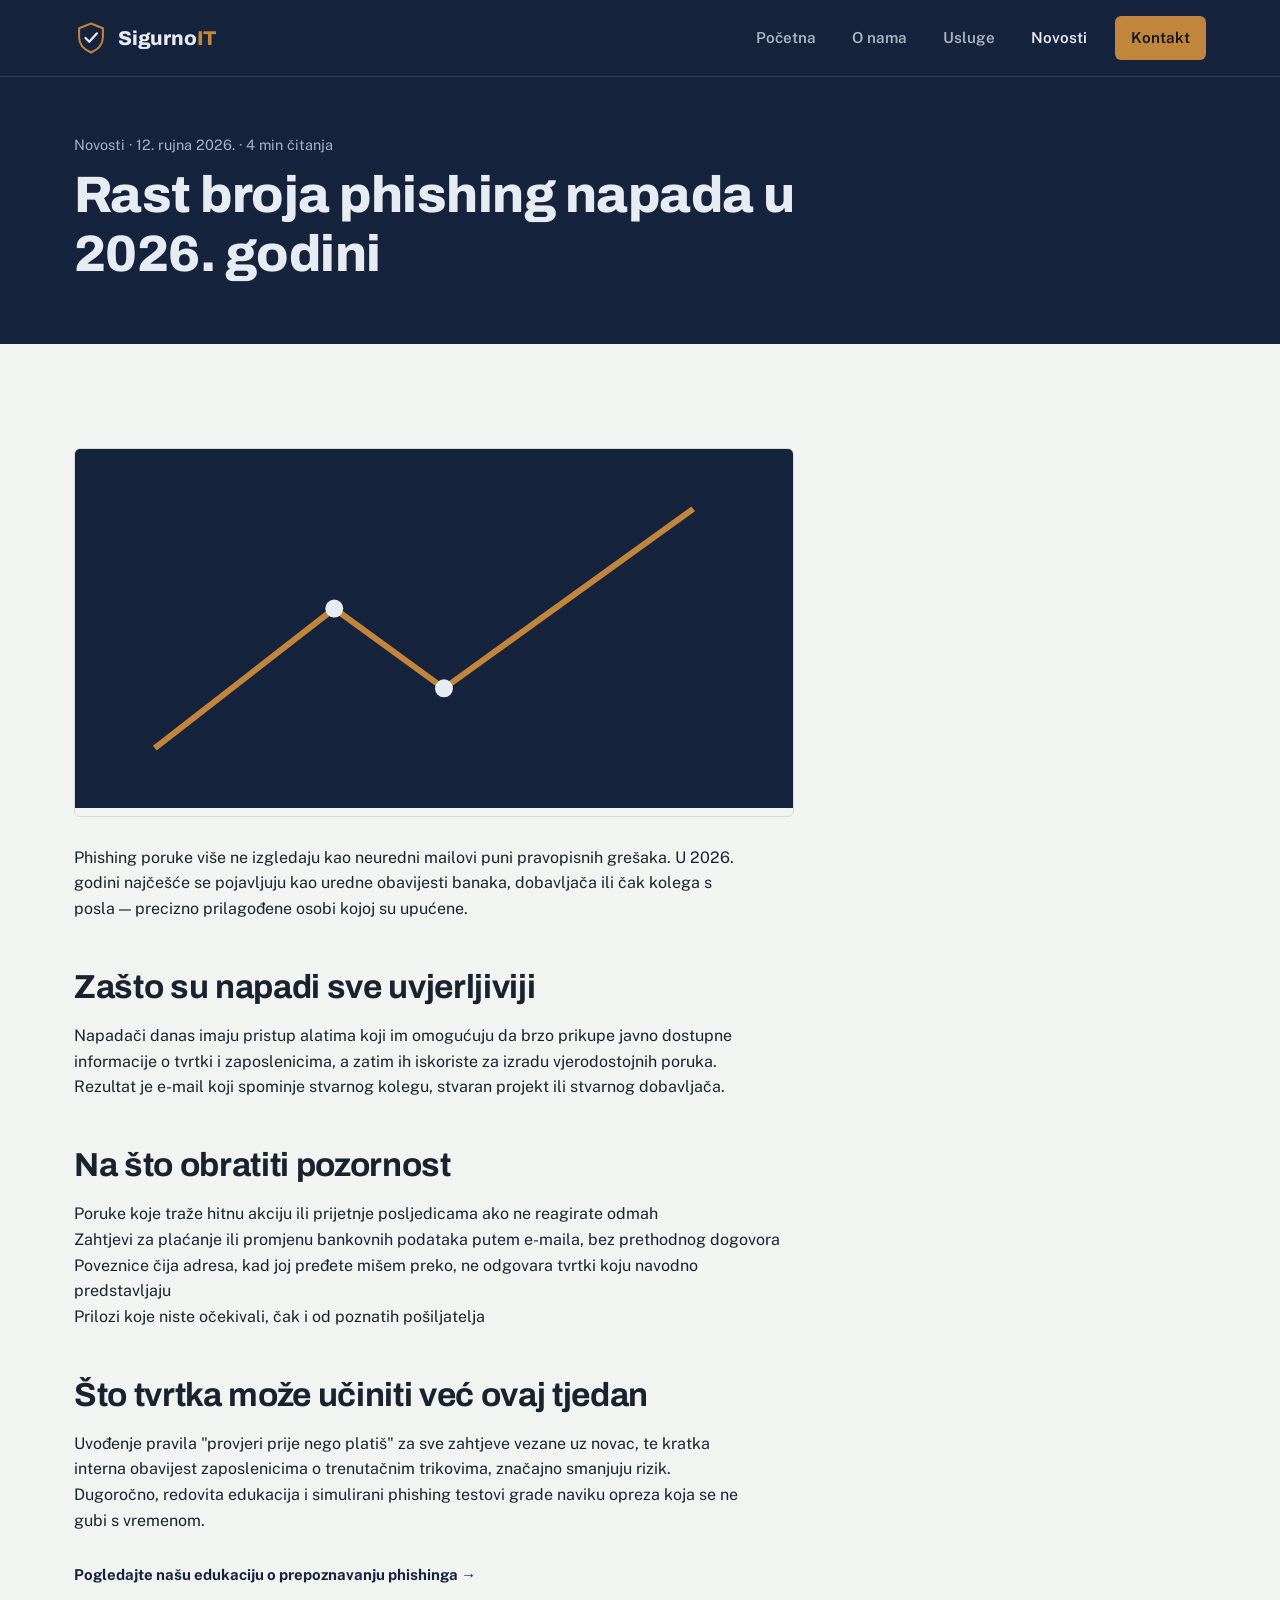
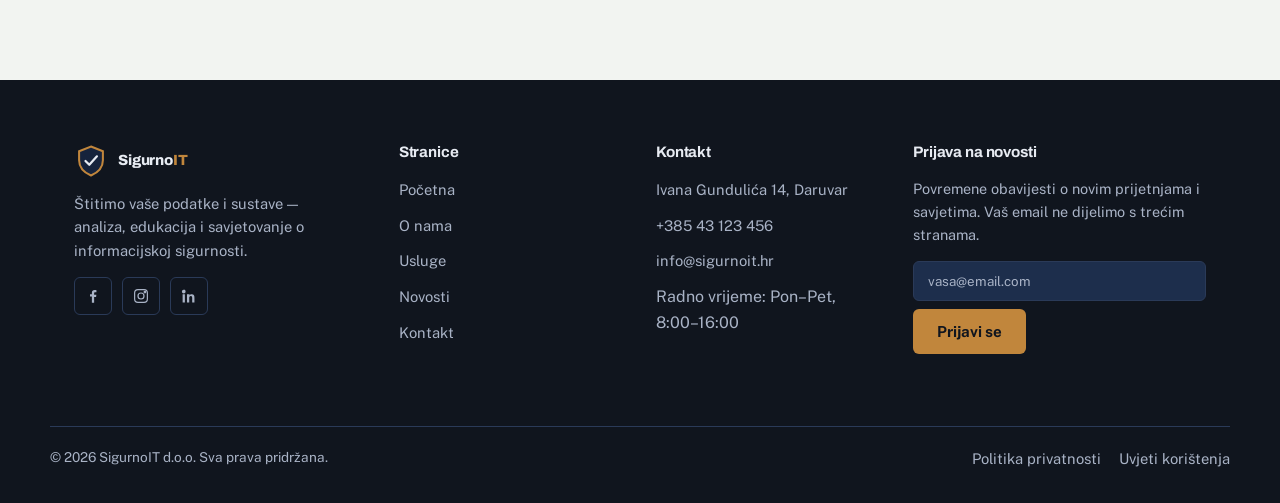
==== clanak-1.html @ 2c345a21 "Initial commit — SigurnoIT web stranica" ====
<!DOCTYPE html>
<html lang="hr">
<head>
<meta charset="UTF-8">
<meta name="viewport" content="width=device-width, initial-scale=1.0">
<title>Rast broja phishing napada u 2026. godini — SigurnoIT</title>
<meta name="description" content="Zašto su phishing napadi sve uvjerljiviji i kako prepoznati sumnjivu poruku prije klika.">
<link rel="icon" href="data:image/svg+xml,<svg xmlns=%22http://www.w3.org/2000/svg%22 viewBox=%220 0 40 40%22><path d=%22M20 3 L34 8.5 V19 C34 27.5 28 33.5 20 37 C12 33.5 6 27.5 6 19 V8.5 L20 3Z%22 fill=%22%2316233C%22 stroke=%22%23C1863C%22 stroke-width=%222.4%22/></svg>">
<link rel="stylesheet" href="css/style.css">
</head>
<body data-page="novosti">

<div id="site-header"></div>

<main>
  <section class="hero article-page-hero">
    <div class="container">
      <p class="article-meta">Novosti · 12. rujna 2026. · 4 min čitanja</p>
      <h1 style="max-width: 24ch;">Rast broja phishing napada u 2026. godini</h1>
    </div>
  </section>

  <section class="section-light">
    <div class="container">
      <div class="article-content">

        <div class="article-cover">
          <svg viewBox="0 0 720 360" xmlns="http://www.w3.org/2000/svg"><rect width="720" height="360" fill="#16233C"/><path d="M80 300 L260 160 L370 240 L620 60" stroke="#C1863C" stroke-width="6" fill="none"/><circle cx="260" cy="160" r="9" fill="#E7EBF2"/><circle cx="370" cy="240" r="9" fill="#E7EBF2"/></svg>
        </div>

        <p>Phishing poruke više ne izgledaju kao neuredni mailovi puni pravopisnih grešaka. U 2026. godini najčešće se pojavljuju kao uredne obavijesti banaka, dobavljača ili čak kolega s posla — precizno prilagođene osobi kojoj su upućene.</p>

        <h2>Zašto su napadi sve uvjerljiviji</h2>
        <p>Napadači danas imaju pristup alatima koji im omogućuju da brzo prikupe javno dostupne informacije o tvrtki i zaposlenicima, a zatim ih iskoriste za izradu vjerodostojnih poruka. Rezultat je e-mail koji spominje stvarnog kolegu, stvaran projekt ili stvarnog dobavljača.</p>

        <h2>Na što obratiti pozornost</h2>
        <ul>
          <li>Poruke koje traže hitnu akciju ili prijetnje posljedicama ako ne reagirate odmah</li>
          <li>Zahtjevi za plaćanje ili promjenu bankovnih podataka putem e-maila, bez prethodnog dogovora</li>
          <li>Poveznice čija adresa, kad joj pređete mišem preko, ne odgovara tvrtki koju navodno predstavljaju</li>
          <li>Prilozi koje niste očekivali, čak i od poznatih pošiljatelja</li>
        </ul>

        <h2>Što tvrtka može učiniti već ovaj tjedan</h2>
        <p>Uvođenje pravila "provjeri prije nego platiš" za sve zahtjeve vezane uz novac, te kratka interna obavijest zaposlenicima o trenutačnim trikovima, značajno smanjuju rizik. Dugoročno, redovita edukacija i simulirani phishing testovi grade naviku opreza koja se ne gubi s vremenom.</p>

        <p><a href="usluge.html" class="read-more">Pogledajte našu edukaciju o prepoznavanju phishinga →</a></p>
      </div>
    </div>
  </section>
</main>

<div id="site-footer"></div>

<script src="js/include.js"></script>
<script src="js/main.js"></script>
</body>
</html>
---- css/style.css ----
/* =========================================================
   SigurnoIT — stylesheet
   Token system: colors, type, spacing. See README for palette.
   ========================================================= */

@import url('https://fonts.googleapis.com/css2?family=Archivo:wght@500;600;700;800&family=Public+Sans:wght@400;500;600;700&display=swap');

:root{
  /* Color */
  --ink:        #10151E;   /* near-black, deep navy-black */
  --navy:       #16233C;   /* primary dark surface */
  --navy-2:     #1D2E4C;   /* lighter navy for borders/hover on dark */
  --paper:      #F2F4F1;   /* light cool surface (not warm cream) */
  --paper-2:    #E7EAE4;   /* slightly deeper light surface for cards */
  --text:       #1A2230;   /* body text on light */
  --text-soft:  #4C5566;   /* secondary text on light */
  --on-dark:    #E7EBF2;   /* body text on navy */
  --on-dark-soft: #A9B3C6; /* secondary text on navy */
  --gold:       #C1863C;   /* accent — CTAs, highlights */
  --gold-dark:  #9C6C2E;
  --safe:       #3E8264;   /* confirmations, "secure" signals */
  --line:       #D8DCD4;   /* hairline borders on light */
  --line-dark:  #2A3A58;   /* hairline borders on navy */
  --danger:     #B3432B;

  /* Type */
  --font-display: 'Archivo', 'Segoe UI', sans-serif;
  --font-body: 'Public Sans', 'Segoe UI', sans-serif;

  /* Layout */
  --maxw: 1180px;
  --radius: 6px;
  --gap: 24px;
}

*, *::before, *::after{ box-sizing: border-box; }
html{ scroll-behavior: smooth; }
body{
  margin: 0;
  font-family: var(--font-body);
  color: var(--text);
  background: var(--paper);
  line-height: 1.6;
  -webkit-font-smoothing: antialiased;
}

img{ max-width: 100%; display: block; }
a{ color: inherit; }
ul{ margin: 0; padding: 0; list-style: none; }

.sr-only{
  position: absolute; width: 1px; height: 1px;
  padding: 0; margin: -1px; overflow: hidden;
  clip: rect(0,0,0,0); white-space: nowrap; border: 0;
}

.container{
  max-width: var(--maxw);
  margin: 0 auto;
  padding: 0 24px;
}

h1, h2, h3, h4{
  font-family: var(--font-display);
  font-weight: 700;
  line-height: 1.15;
  margin: 0 0 0.5em;
  letter-spacing: -0.01em;
}
h1{ font-size: clamp(2.1rem, 4vw, 3.2rem); font-weight: 800; }
h2{ font-size: clamp(1.6rem, 2.6vw, 2.2rem); }
h3{ font-size: 1.2rem; }
p{ margin: 0 0 1em; max-width: 68ch; }
.lede{ font-size: 1.15rem; color: var(--text-soft); }

:focus-visible{
  outline: 3px solid var(--gold);
  outline-offset: 2px;
}

@media (prefers-reduced-motion: reduce){
  *{ animation-duration: 0.001ms !important; transition-duration: 0.001ms !important; scroll-behavior: auto !important; }
}

/* ---------- Buttons ---------- */
.btn{
  display: inline-flex;
  align-items: center;
  gap: 8px;
  font-family: var(--font-body);
  font-weight: 700;
  font-size: 0.95rem;
  padding: 12px 22px;
  border-radius: var(--radius);
  border: 2px solid transparent;
  cursor: pointer;
  text-decoration: none;
  transition: transform 0.12s ease, background-color 0.15s ease, border-color 0.15s ease;
}
.btn:active{ transform: translateY(1px); }
.btn-primary{ background: var(--gold); color: var(--ink); }
.btn-primary:hover{ background: var(--gold-dark); }
.btn-outline{ background: transparent; border-color: currentColor; color: var(--on-dark); }
.btn-outline:hover{ background: rgba(255,255,255,0.08); }
.btn-outline-dark{ background: transparent; border-color: var(--navy); color: var(--navy); }
.btn-outline-dark:hover{ background: var(--paper-2); }

/* =========================================================
   Header / Navigation
   ========================================================= */
.site-header{
  background: var(--navy);
  position: sticky;
  top: 0;
  z-index: 50;
  border-bottom: 1px solid var(--line-dark);
}
.header-inner{
  display: flex;
  align-items: center;
  justify-content: space-between;
  height: 76px;
}
.logo{
  display: flex;
  align-items: center;
  gap: 10px;
  text-decoration: none;
  color: var(--on-dark);
  font-family: var(--font-display);
  font-weight: 800;
  font-size: 1.25rem;
  letter-spacing: -0.01em;
}
.logo svg{ width: 34px; height: 34px; flex-shrink: 0; }

.main-nav{ display: flex; align-items: center; }
.nav-toggle{
  display: none;
  flex-direction: column;
  justify-content: center;
  gap: 5px;
  width: 42px;
  height: 42px;
  background: transparent;
  border: 1px solid var(--line-dark);
  border-radius: var(--radius);
  cursor: pointer;
}
.nav-toggle span{
  display: block;
  height: 2px;
  width: 20px;
  margin: 0 auto;
  background: var(--on-dark);
}
.nav-menu{
  display: flex;
  align-items: center;
  gap: 4px;
}
.nav-menu a{
  display: block;
  padding: 10px 16px;
  text-decoration: none;
  color: var(--on-dark-soft);
  font-weight: 600;
  font-size: 0.95rem;
  border-radius: var(--radius);
  transition: color 0.15s ease, background-color 0.15s ease;
}
.nav-menu a:hover{ color: var(--on-dark); background: var(--navy-2); }
.nav-menu a.is-active{ color: var(--on-dark); }
.nav-menu a.nav-cta{
  background: var(--gold);
  color: var(--ink);
  margin-left: 8px;
}
.nav-menu a.nav-cta:hover{ background: var(--gold-dark); color: var(--ink); }

@media (max-width: 860px){
  .nav-toggle{ display: flex; }
  .nav-menu{
    position: absolute;
    top: 76px;
    left: 0;
    right: 0;
    background: var(--navy);
    border-bottom: 1px solid var(--line-dark);
    flex-direction: column;
    align-items: stretch;
    padding: 8px 24px 20px;
    gap: 2px;
    display: none;
  }
  .nav-menu.is-open{ display: flex; }
  .nav-menu a{ padding: 12px 8px; }
  .nav-menu a.nav-cta{ margin-left: 0; text-align: center; margin-top: 8px; }
}

/* =========================================================
   Hero
   ========================================================= */
.hero{
  background: var(--navy);
  color: var(--on-dark);
  overflow: hidden;
  position: relative;
}
.hero-inner{
  display: grid;
  grid-template-columns: 1.1fr 0.9fr;
  align-items: center;
  gap: 40px;
  padding: 72px 0 64px;
}
.hero-eyebrow{
  color: var(--gold);
  font-weight: 700;
  font-size: 0.95rem;
  margin-bottom: 14px;
}
.hero h1{ color: var(--on-dark); margin-bottom: 0.4em; }
.hero p.lede{ color: var(--on-dark-soft); }
.hero-actions{ display: flex; gap: 14px; margin-top: 28px; flex-wrap: wrap; }
.hero-art{ justify-self: center; }
.hero-art svg{ width: 100%; max-width: 380px; height: auto; }

.hero-stats{
  display: flex;
  gap: 40px;
  margin-top: 48px;
  padding-top: 32px;
  border-top: 1px solid var(--line-dark);
  flex-wrap: wrap;
}
.hero-stat b{
  display: block;
  font-family: var(--font-display);
  font-size: 1.8rem;
  color: var(--on-dark);
}
.hero-stat span{ color: var(--on-dark-soft); font-size: 0.9rem; }

@media (max-width: 860px){
  .hero-inner{ grid-template-columns: 1fr; padding: 48px 0 40px; }
  .hero-art{ order: -1; max-width: 260px; margin: 0 auto; }
}

/* =========================================================
   Sections (generic)
   ========================================================= */
section{ padding: 76px 0; }
.section-light{ background: var(--paper); }
.section-alt{ background: var(--paper-2); }
.section-dark{ background: var(--navy); color: var(--on-dark); }
.section-dark p{ color: var(--on-dark-soft); }
.section-dark h2, .section-dark h3{ color: var(--on-dark); }

.section-head{ max-width: 680px; margin-bottom: 44px; }
.section-head .kicker{
  color: var(--gold-dark);
  font-weight: 700;
  font-size: 0.9rem;
  margin-bottom: 8px;
  display: block;
}
.section-dark .section-head .kicker{ color: var(--gold); }

@media (max-width: 640px){
  section{ padding: 52px 0; }
}

/* =========================================================
   Cards — services
   ========================================================= */
.grid{ display: grid; gap: var(--gap); }
.grid-3{ grid-template-columns: repeat(3, 1fr); }
.grid-2{ grid-template-columns: repeat(2, 1fr); }
@media (max-width: 900px){ .grid-3{ grid-template-columns: repeat(2, 1fr); } }
@media (max-width: 640px){ .grid-3, .grid-2{ grid-template-columns: 1fr; } }

.card{
  background: #fff;
  border: 1px solid var(--line);
  border-top: 3px solid var(--gold);
  border-radius: var(--radius);
  padding: 28px 26px;
}
.card svg{ width: 30px; height: 30px; color: var(--navy); margin-bottom: 14px; }
.card h3{ margin-bottom: 8px; }
.card p{ color: var(--text-soft); margin-bottom: 0; font-size: 0.96rem; }

.service-detail{
  display: flex;
  gap: 20px;
  padding: 28px 0;
  border-top: 1px solid var(--line);
}
.service-detail:last-child{ border-bottom: 1px solid var(--line); }
.service-detail svg{ width: 34px; height: 34px; color: var(--gold-dark); flex-shrink: 0; margin-top: 4px; }
.service-detail h3{ margin-bottom: 6px; }
.service-detail p{ color: var(--text-soft); margin-bottom: 10px; }
.service-detail ul{ display: grid; gap: 6px; }
.service-detail ul li{
  color: var(--text-soft);
  font-size: 0.94rem;
  padding-left: 22px;
  position: relative;
}
.service-detail ul li::before{
  content: "";
  position: absolute;
  left: 0; top: 8px;
  width: 8px; height: 8px;
  background: var(--safe);
  border-radius: 2px;
}

/* =========================================================
   Team
   ========================================================= */
.team-card{ text-align: left; }
.avatar{
  width: 100%;
  aspect-ratio: 1;
  border-radius: var(--radius);
  background: var(--navy);
  margin-bottom: 16px;
  overflow: hidden;
}
.avatar svg{ width: 100%; height: 100%; }
.team-card h3{ margin-bottom: 2px; }
.team-role{ color: var(--gold-dark); font-weight: 600; font-size: 0.9rem; margin-bottom: 10px; }
.team-card p{ color: var(--text-soft); font-size: 0.95rem; }

/* =========================================================
   Pricing table
   ========================================================= */
.price-table-wrap{ overflow-x: auto; border: 1px solid var(--line); border-radius: var(--radius); }
table.price-table{
  width: 100%;
  border-collapse: collapse;
  min-width: 560px;
  background: #fff;
}
.price-table caption{ text-align: left; padding: 16px 20px 0; color: var(--text-soft); font-size: 0.9rem; }
.price-table th, .price-table td{
  text-align: left;
  padding: 16px 20px;
  border-bottom: 1px solid var(--line);
}
.price-table thead th{
  background: var(--navy);
  color: var(--on-dark);
  font-family: var(--font-display);
  font-weight: 700;
  font-size: 0.92rem;
}
.price-table tbody tr:last-child td{ border-bottom: none; }
.price-table tbody tr:hover{ background: var(--paper-2); }
.price-table td.price{ font-family: var(--font-display); font-weight: 700; color: var(--navy); white-space: nowrap; }
.price-note{ margin-top: 14px; color: var(--text-soft); font-size: 0.92rem; }

/* =========================================================
   Articles
   ========================================================= */
.article-card{
  background: #fff;
  border: 1px solid var(--line);
  border-radius: var(--radius);
  overflow: hidden;
  display: flex;
  flex-direction: column;
}
.article-thumb{
  aspect-ratio: 16/9;
  background: var(--navy);
}
.article-thumb svg{ width: 100%; height: 100%; }
.article-body{ padding: 22px 22px 26px; display: flex; flex-direction: column; flex-grow: 1; }
.article-date{ color: var(--gold-dark); font-weight: 700; font-size: 0.85rem; margin-bottom: 8px; }
.article-body h3{ margin-bottom: 10px; }
.article-body p{ color: var(--text-soft); font-size: 0.95rem; flex-grow: 1; }
.read-more{
  margin-top: 14px;
  font-weight: 700;
  color: var(--navy);
  text-decoration: none;
  display: inline-flex;
  align-items: center;
  gap: 6px;
  font-size: 0.94rem;
}
.read-more:hover{ color: var(--gold-dark); }

.article-page-hero{ padding: 56px 0 40px; }
.article-meta{ color: var(--on-dark-soft); font-size: 0.9rem; margin-bottom: 10px; }
.article-content{ max-width: 720px; }
.article-content h2{ margin-top: 1.4em; }
.article-content .article-cover{ border-radius: var(--radius); overflow: hidden; margin: 28px 0; border: 1px solid var(--line); }

/* =========================================================
   Forms
   ========================================================= */
.form-grid{ display: grid; grid-template-columns: 1fr 1fr; gap: 18px; }
@media (max-width: 640px){ .form-grid{ grid-template-columns: 1fr; } }
.field{ display: flex; flex-direction: column; gap: 6px; }
.field.full{ grid-column: 1 / -1; }
.field label{ font-weight: 600; font-size: 0.92rem; }
.field .req{ color: var(--danger); }
.field input, .field textarea{
  font-family: var(--font-body);
  font-size: 1rem;
  padding: 12px 14px;
  border: 1px solid var(--line);
  border-radius: var(--radius);
  background: #fff;
  color: var(--text);
}
.field input:focus, .field textarea:focus{ border-color: var(--navy); }
.field input.is-invalid, .field textarea.is-invalid{ border-color: var(--danger); }
.field .error-msg{ color: var(--danger); font-size: 0.85rem; min-height: 1.1em; }
.form-status{
  margin-top: 18px;
  padding: 14px 16px;
  border-radius: var(--radius);
  font-weight: 600;
  display: none;
}
.form-status.is-visible{ display: block; }
.form-status.is-success{ background: #E7F1EA; color: var(--safe); display: block; }
.form-status.is-error{ background: #F6E7E2; color: var(--danger); display: block; }

.newsletter-form{ display: flex; gap: 8px; flex-wrap: wrap; }
.newsletter-form input{
  flex: 1 1 200px;
  padding: 11px 14px;
  border-radius: var(--radius);
  border: 1px solid var(--line-dark);
  background: var(--navy-2);
  color: var(--on-dark);
  font-family: var(--font-body);
}
.newsletter-form input::placeholder{ color: var(--on-dark-soft); }
.newsletter-form button{ flex-shrink: 0; }
.form-message{ font-size: 0.86rem; margin: 8px 0 0; min-height: 1.2em; }
.form-message.is-success{ color: #7FCBA4; }
.form-message.is-error{ color: #E39D89; }

/* =========================================================
   CTA band
   ========================================================= */
.cta-band{
  background: var(--gold);
  color: var(--ink);
  text-align: center;
  padding: 56px 0;
}
.cta-band h2{ color: var(--ink); }
.cta-band .btn-primary{ background: var(--ink); color: var(--on-dark); }
.cta-band .btn-primary:hover{ background: var(--navy); }

/* =========================================================
   Footer
   ========================================================= */
.site-footer{ background: var(--ink); color: var(--on-dark-soft); padding: 64px 0 0; }
.footer-grid{
  display: grid;
  grid-template-columns: 1.3fr 1fr 1fr 1.3fr;
  gap: 32px;
  padding-bottom: 48px;
}
.footer-brand .logo{ color: var(--on-dark); margin-bottom: 14px; }
.footer-brand p{ font-size: 0.92rem; max-width: 30ch; }
.site-footer h3{
  color: var(--on-dark);
  font-size: 0.95rem;
  margin-bottom: 16px;
}
.site-footer ul{ display: grid; gap: 10px; }
.site-footer a{ text-decoration: none; color: var(--on-dark-soft); font-size: 0.92rem; }
.site-footer a:hover{ color: var(--on-dark); }
.social-row{ display: flex; gap: 10px; margin-top: 4px; }
.social-row a{
  width: 38px; height: 38px;
  display: flex; align-items: center; justify-content: center;
  border: 1px solid var(--line-dark);
  border-radius: var(--radius);
}
.social-row a:hover{ background: var(--navy-2); }
.social-row svg{ width: 18px; height: 18px; }

.footer-bottom{
  border-top: 1px solid var(--line-dark);
  padding: 20px 0;
  display: flex;
  justify-content: space-between;
  flex-wrap: wrap;
  gap: 10px;
  font-size: 0.85rem;
}
.footer-bottom ul{ display: flex; gap: 18px; }

@media (max-width: 900px){
  .footer-grid{ grid-template-columns: 1fr 1fr; }
}
@media (max-width: 560px){
  .footer-grid{ grid-template-columns: 1fr; }
}

/* =========================================================
   Misc pages: legal, about
   ========================================================= */
.page-hero{ padding: 56px 0 44px; }
.legal-content{ max-width: 760px; }
.legal-content h2{ margin-top: 1.6em; }
.legal-content ul{ list-style: disc; padding-left: 22px; display: grid; gap: 8px; margin-bottom: 1em; }

.value-list{ display: grid; gap: 22px; }
.value-item{ display: flex; gap: 16px; }
.value-item svg{ width: 28px; height: 28px; color: var(--gold-dark); flex-shrink: 0; margin-top: 2px; }
.value-item h3{ margin-bottom: 4px; }
.value-item p{ color: var(--text-soft); margin-bottom: 0; }

.map-frame{ border-radius: var(--radius); overflow: hidden; border: 1px solid var(--line); }
.map-frame iframe{ width: 100%; height: 340px; border: 0; display: block; }

.contact-info-list{ display: grid; gap: 18px; margin-top: 24px; }
.contact-info-item{ display: flex; gap: 14px; }
.contact-info-item svg{ width: 22px; height: 22px; color: var(--gold-dark); flex-shrink: 0; margin-top: 2px; }
.contact-info-item h3{ font-size: 1rem; margin-bottom: 2px; }
.contact-info-item p{ margin-bottom: 0; color: var(--text-soft); font-size: 0.95rem; }
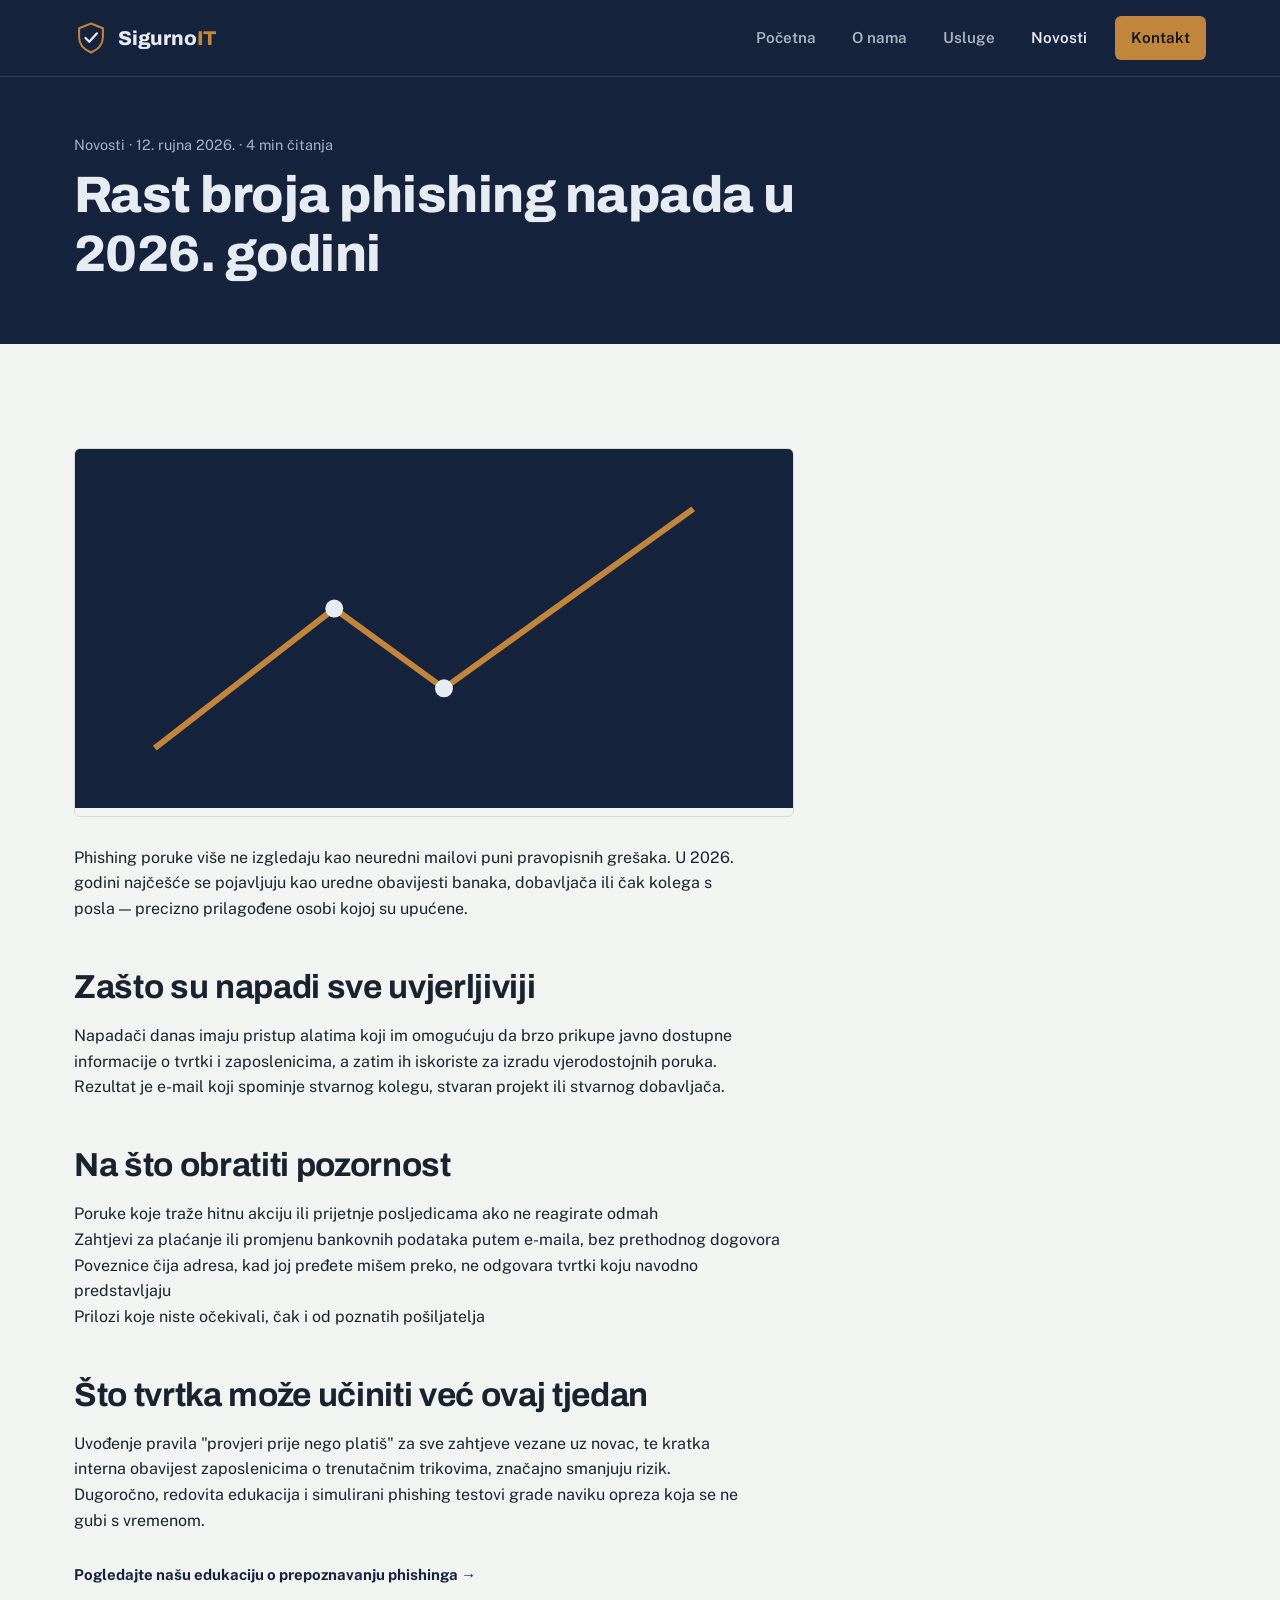
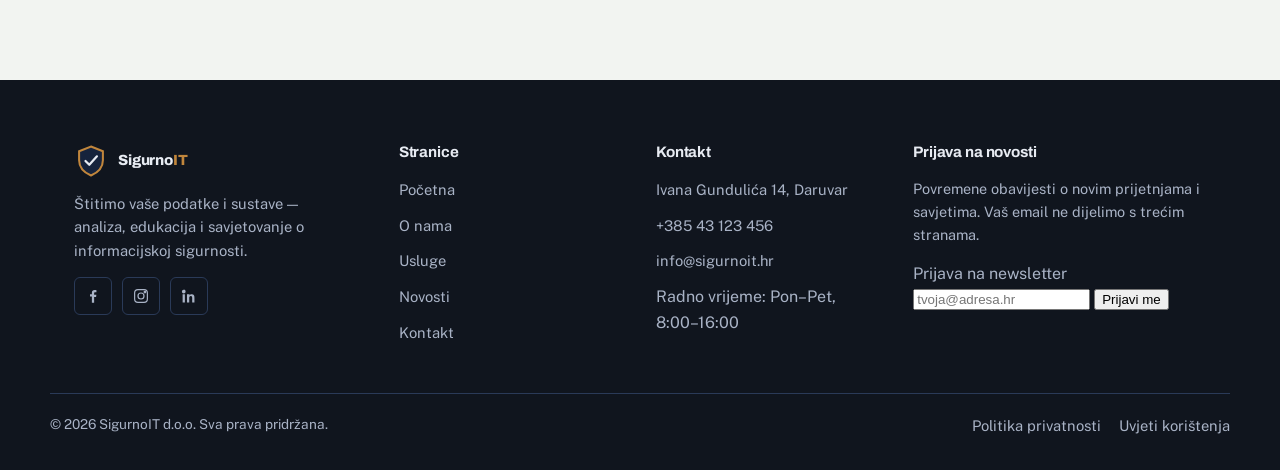
==== commit 93ca125f: "prvi commit" ====
--- a/clanak-1.html
+++ b/clanak-1.html
@@ -1,4 +1,5 @@
 <!DOCTYPE html>
+<!-- TSD-4RT | AB | 22.09.2026. -->
 <html lang="hr">
 <head>
 <meta charset="UTF-8">
@@ -10,7 +11,30 @@
 </head>
 <body data-page="novosti">
 
-<div id="site-header"></div>
+<header class="site-header">
+  <div class="container header-inner">
+    <a href="index.html" class="logo" aria-label="SigurnoIT — početna stranica">
+      <svg viewBox="0 0 40 40" fill="none" xmlns="http://www.w3.org/2000/svg" aria-hidden="true">
+        <path d="M20 3 L34 8.5 V19 C34 27.5 28 33.5 20 37 C12 33.5 6 27.5 6 19 V8.5 L20 3Z" stroke="#C1863C" stroke-width="2.4" fill="#16233C"/>
+        <path d="M13.5 20 L18 24.5 L27 14.5" stroke="#E7EBF2" stroke-width="2.6" stroke-linecap="round" stroke-linejoin="round"/>
+      </svg>
+      <span>Sigurno<span style="color:#C1863C">IT</span></span>
+    </a>
+    <nav class="main-nav" aria-label="Glavna navigacija">
+      <button class="nav-toggle" id="nav-toggle" aria-expanded="false" aria-controls="nav-menu">
+        <span></span><span></span><span></span>
+        <span class="sr-only">Otvori izbornik</span>
+      </button>
+      <ul id="nav-menu" class="nav-menu">
+        <li><a href="index.html" data-page="index">Početna</a></li>
+        <li><a href="o-nama.html" data-page="o-nama">O nama</a></li>
+        <li><a href="usluge.html" data-page="usluge">Usluge</a></li>
+        <li><a href="novosti.html" data-page="novosti">Novosti</a></li>
+        <li><a href="kontakt.html" data-page="kontakt" class="nav-cta">Kontakt</a></li>
+      </ul>
+    </nav>
+  </div>
+</header>
 
 <main>
   <section class="hero article-page-hero">
@@ -50,9 +74,73 @@
   </section>
 </main>
 
-<div id="site-footer"></div>
+<footer class="site-footer">
+  <div class="container footer-grid">
+    <div class="footer-brand">
+      <a href="index.html" class="logo">
+        <svg viewBox="0 0 40 40" fill="none" xmlns="http://www.w3.org/2000/svg" aria-hidden="true">
+          <path d="M20 3 L34 8.5 V19 C34 27.5 28 33.5 20 37 C12 33.5 6 27.5 6 19 V8.5 L20 3Z" stroke="#C1863C" stroke-width="2.4" fill="#16233C"/>
+          <path d="M13.5 20 L18 24.5 L27 14.5" stroke="#E7EBF2" stroke-width="2.6" stroke-linecap="round" stroke-linejoin="round"/>
+        </svg>
+        <span>Sigurno<span style="color:#C1863C">IT</span></span>
+      </a>
+      <p>Štitimo vaše podatke i sustave — analiza, edukacija i savjetovanje o informacijskoj sigurnosti.</p>
+      <div class="social-row">
+        <a href="https://facebook.com" target="_blank" rel="noopener" aria-label="SigurnoIT na Facebooku">
+          <svg viewBox="0 0 24 24" fill="currentColor"><path d="M13.5 21v-7.7h2.6l.4-3h-3v-1.9c0-.87.24-1.46 1.5-1.46h1.6V4.34C15.9 4.24 15 4.16 14 4.16c-2.1 0-3.5 1.28-3.5 3.63v2.02H8v3h2.5V21h3Z"/></svg>
+        </a>
+        <a href="https://instagram.com" target="_blank" rel="noopener" aria-label="SigurnoIT na Instagramu">
+          <svg viewBox="0 0 24 24" fill="none" stroke="currentColor" stroke-width="1.6"><rect x="3.5" y="3.5" width="17" height="17" rx="4.5"/><circle cx="12" cy="12" r="4"/><circle cx="17.2" cy="6.8" r="1"/></svg>
+        </a>
+        <a href="https://linkedin.com" target="_blank" rel="noopener" aria-label="SigurnoIT na LinkedInu">
+          <svg viewBox="0 0 24 24" fill="currentColor"><path d="M4.98 3.5A2.5 2.5 0 1 1 5 8.5a2.5 2.5 0 0 1-.02-5ZM3.5 9.75h3V20.5h-3V9.75Zm6.4 0h2.88v1.47h.04c.4-.75 1.38-1.55 2.84-1.55 3.04 0 3.6 2 3.6 4.6v6.23h-3v-5.52c0-1.32-.02-3-1.83-3-1.84 0-2.12 1.43-2.12 2.9v5.62h-3V9.75Z"/></svg>
+        </a>
+      </div>
+    </div>
 
-<script src="js/include.js"></script>
+    <div class="footer-col">
+      <h3>Stranice</h3>
+      <ul>
+        <li><a href="index.html">Početna</a></li>
+        <li><a href="o-nama.html">O nama</a></li>
+        <li><a href="usluge.html">Usluge</a></li>
+        <li><a href="novosti.html">Novosti</a></li>
+        <li><a href="kontakt.html">Kontakt</a></li>
+      </ul>
+    </div>
+
+    <div class="footer-col">
+      <h3>Kontakt</h3>
+      <ul>
+        <li><a href="https://www.google.com/maps/search/Ivana+Gundulica+14+Daruvar" target="_blank" rel="noopener">Ivana Gundulića 14, Daruvar</a></li>
+        <li><a href="tel:+38543123456">+385 43 123 456</a></li>
+        <li><a href="mailto:info@sigurnoit.hr">info@sigurnoit.hr</a></li>
+        <li>Radno vrijeme: Pon–Pet, 8:00–16:00</li>
+      </ul>
+    </div>
+
+    <div class="footer-col newsletter">
+      <h3>Prijava na novosti</h3>
+      <p style="font-size:0.9rem; max-width: 32ch;">Povremene obavijesti o novim prijetnjama i savjetima. Vaš email ne dijelimo s trećim stranama.</p>
+      <form action="https://formspree.io/f/xeaovzya" method="POST">
+        <label for="newsletter-email">Prijava na newsletter</label>
+        <input id="newsletter-email" type="email" name="email" required
+               placeholder="tvoja@adresa.hr">
+        <button type="submit">Prijavi me</button>
+      </form>
+      <p class="form-message" id="newsletter-message" role="status" aria-live="polite"></p>
+    </div>
+  </div>
+
+  <div class="container footer-bottom">
+    <p>© 2026 SigurnoIT d.o.o. Sva prava pridržana.</p>
+    <ul>
+      <li><a href="politika-privatnosti.html">Politika privatnosti</a></li>
+      <li><a href="uvjeti-koristenja.html">Uvjeti korištenja</a></li>
+    </ul>
+  </div>
+</footer>
+
 <script src="js/main.js"></script>
 </body>
 </html>
